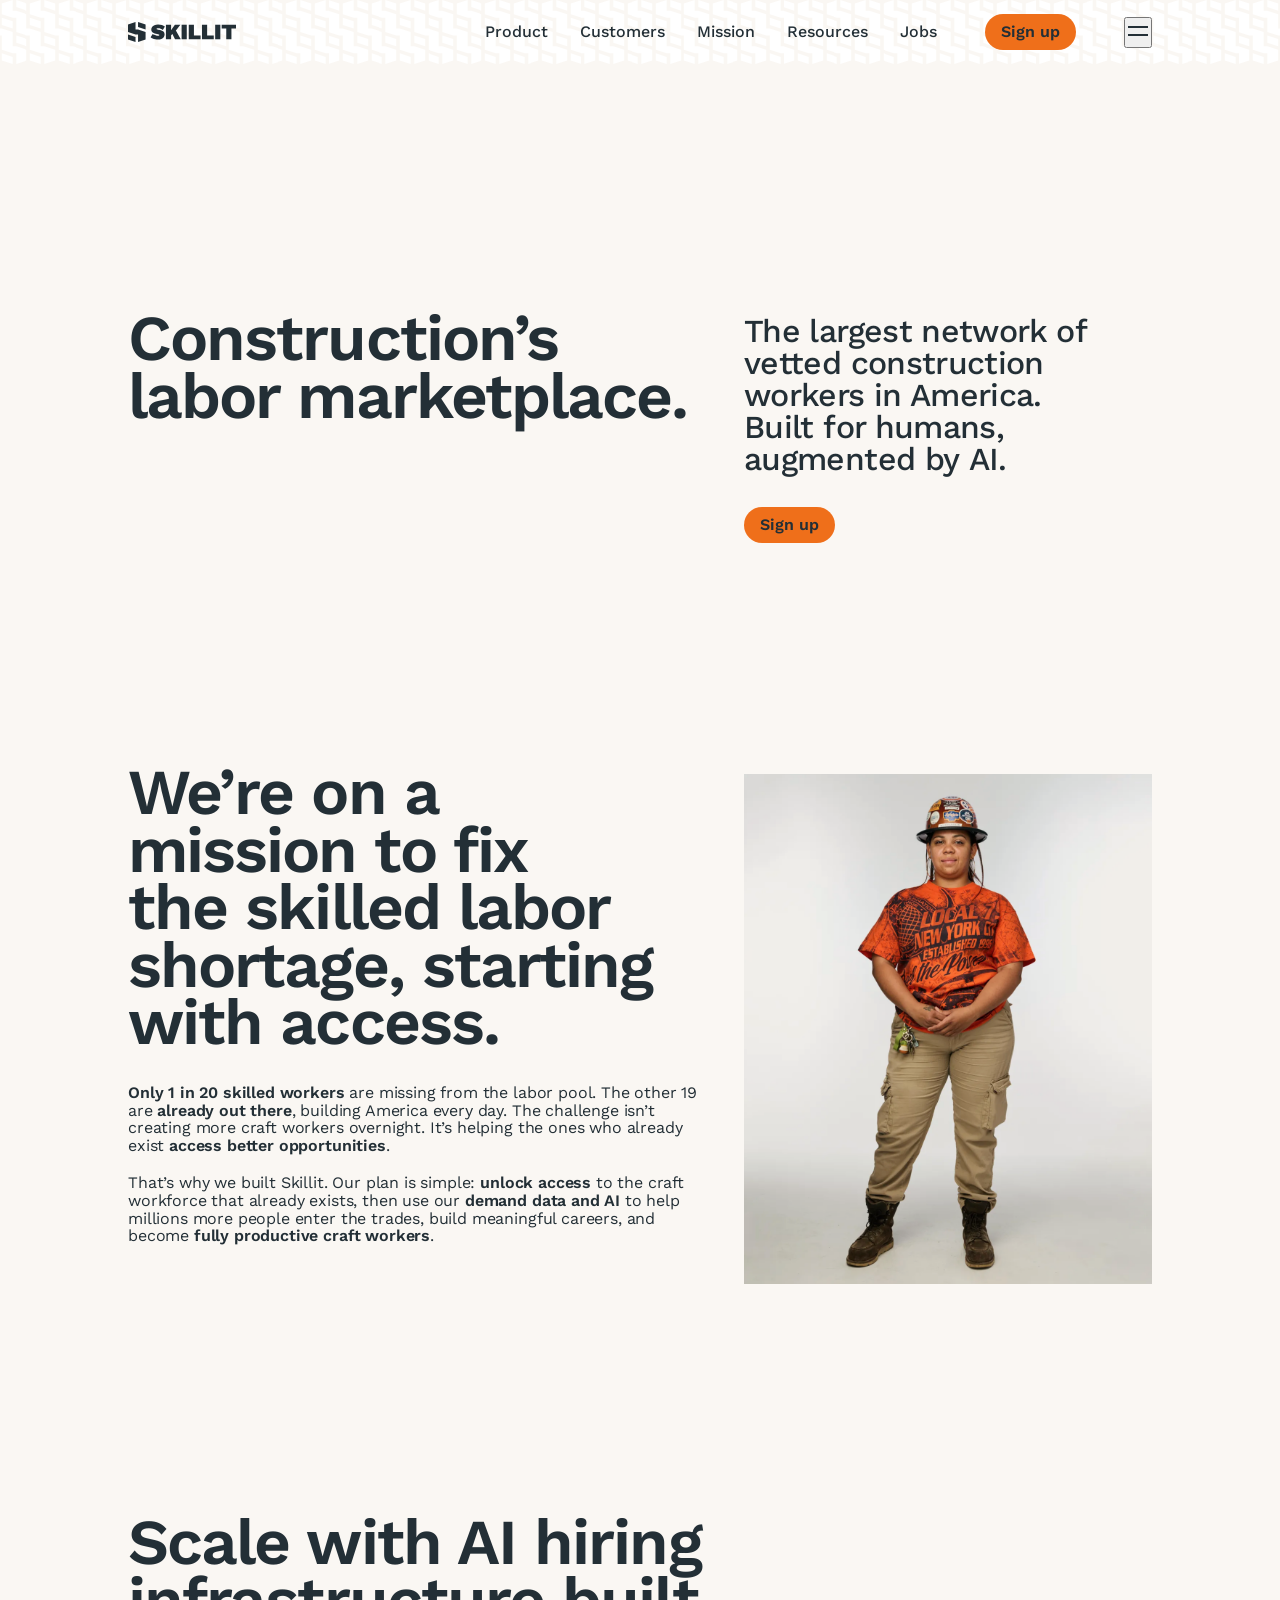
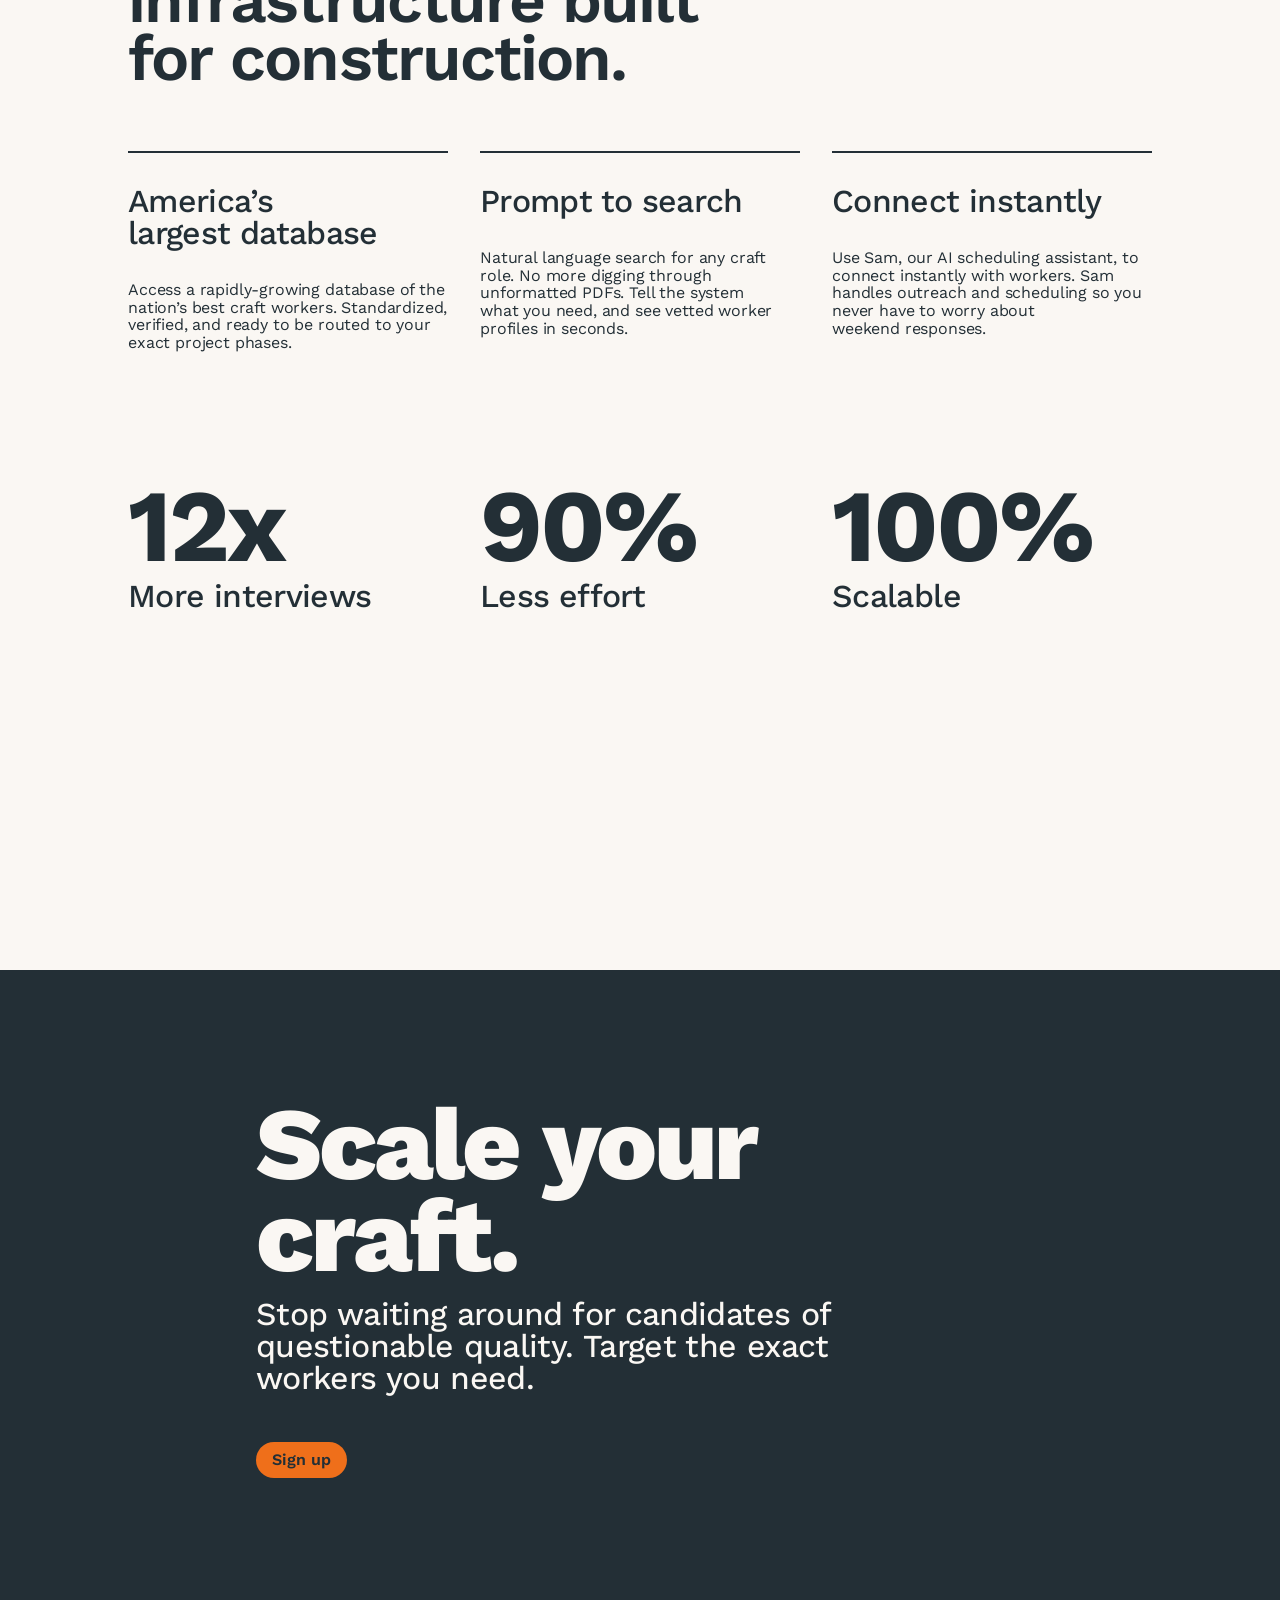
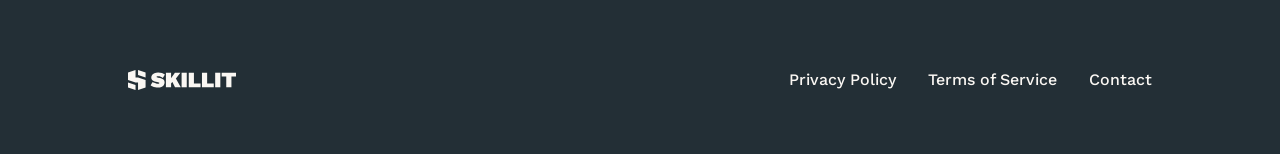
==== examples/index.html @ f7e22709 "chore: clean up temporary python build scripts from root directory" ====
<!DOCTYPE html>
<html lang="en">
<head>
<meta charset="UTF-8">
<meta name="viewport" content="width=device-width, initial-scale=1.0">
<title>Skillit Brand Design System — Sample</title>
<link rel="preconnect" href="https://fonts.googleapis.com">
<link rel="preconnect" href="https://fonts.gstatic.com" crossorigin>
<link href="https://fonts.googleapis.com/css2?family=Work+Sans:wght@400..900&display=swap" rel="stylesheet">
<link rel="stylesheet" href="css/system.css">
</head>
<body>

  <!-- Navigation -->
  <nav class="nav">
    <div class="nav-inner">
      <div class="nav-logo">
        <img src="../assets/logo/lockup.svg" alt="Skillit">
      </div>
      <div class="nav-right">
        <div class="nav-links">
          <a href="#" class="nav-link">Product</a>
          <a href="#" class="nav-link">Customers</a>
          <a href="#" class="nav-link">Mission</a>
          <a href="#" class="nav-link">Resources</a>
          <a href="#" class="nav-link">Jobs</a>
        </div>
        <a href="#" class="btn-primary nav-cta">Sign up</a>
        <button class="nav-menu-btn" aria-label="Open menu">
          <img src="../assets/icons/menu.svg" alt="Menu">
        </button>
      </div>
    </div>
  </nav>

  <!-- Main Content -->
  <main class="container">
    
    <!-- Hero Section -->
    <div class="row" style="margin-top: var(--space-128);">
      <div class="col-7">
        <h1 class="text-64 trim-top" style="max-width: 14ch;">Construction’s labor marketplace.</h1>
      </div>
      <div class="col-5">
        <p class="text-32 trim-top" style="margin-bottom: var(--space-32);">The largest network of vetted construction workers in America. Built for humans, augmented by&nbsp;AI.</p>
        <a href="#" class="btn-primary">Sign up</a>
      </div>
    </div>

    <!-- Mission & Image Grid -->
    <div class="row">
      <div class="col-7">
        <h2 class="text-64 trim-top" style="margin-bottom: var(--space-32);">We’re on a mission to fix the skilled labor shortage, starting with&nbsp;access.</h2>
        <p class="text-16" style="max-width: 60ch;"><strong style="font-weight: 600;">Only 1 in 20 skilled workers</strong> are missing from the labor pool. The other 19 are <strong style="font-weight: 600;">already out there</strong>, building America every day. The challenge isn’t creating more craft workers overnight. It’s helping the ones who already exist <strong style="font-weight: 600;">access better opportunities</strong>.</p>
        <br>
        <p class="text-16" style="max-width: 60ch;">That’s why we built Skillit. Our plan is simple: <strong style="font-weight: 600;">unlock access</strong> to the craft workforce that already exists, then use our <strong style="font-weight: 600;">demand data and AI</strong> to help millions more people enter the trades, build meaningful careers, and become <strong style="font-weight: 600;">fully productive craft&nbsp;workers</strong>.</p>
      </div>
      <div class="col-5 photo-container">
        <img src="../assets/images/Ivy.png" alt="Craft worker">
      </div>
    </div>

    <!-- Platform Features -->
    <div style="margin-bottom: var(--space-64);">
      <h2 class="text-64" style="max-width: 18ch;">Scale with AI hiring infrastructure built for&nbsp;construction.</h2>
    </div>
    <div class="row" style="margin-bottom: var(--space-128);">
      <div class="col-4 feature-block">
        <h3 class="text-32">America’s largest database</h3>
        <p class="text-16">Access a rapidly-growing database of the nation’s best craft workers. Standardized, verified, and ready to be routed to your exact project&nbsp;phases.</p>
      </div>
      <div class="col-4 feature-block">
        <h3 class="text-32">Prompt to search</h3>
        <p class="text-16">Natural language search for any craft role. No more digging through unformatted PDFs. Tell the system what you need, and see vetted worker profiles in&nbsp;seconds.</p>
      </div>
      <div class="col-4 feature-block">
        <h3 class="text-32">Connect instantly</h3>
        <p class="text-16">Use Sam, our AI scheduling assistant, to connect instantly with workers. Sam handles outreach and scheduling so you never have to worry about weekend&nbsp;responses.</p>
      </div>
    </div>

    <!-- Stats -->
    <div class="row">
      <div class="col-4" style="display: flex; flex-direction: column; gap: var(--space-8);">
        <span class="text-128">12x</span>
        <span class="text-32">More&nbsp;interviews</span>
      </div>
      <div class="col-4" style="display: flex; flex-direction: column; gap: var(--space-8);">
        <span class="text-128">90%</span>
        <span class="text-32">Less&nbsp;effort</span>
      </div>
      <div class="col-4" style="display: flex; flex-direction: column; gap: var(--space-8);">
        <span class="text-128">100%</span>
        <span class="text-32">Scalable</span>
      </div>
    </div>

  </main>

  <!-- Inverted Surface Block (Call to Action) -->
  <section class="surface-inverted">
    <div style="max-width: 1440px; margin: 0 auto; padding: 0 var(--space-128); display: flex; flex-direction: column;">
      <h2 class="text-128" style="max-width: 14ch; margin-bottom: var(--space-16);">Scale your craft.</h2>
      <p class="text-32" style="max-width: 30ch; margin-bottom: var(--space-48);">Stop waiting around for candidates of questionable quality. Target the exact workers you need.</p>
      <div>
        <a href="#" class="btn-primary">Sign up</a>
      </div>
    </div>
  </section>

  <!-- Footer -->
  <footer class="footer surface-inverted" style="padding: 0;">
    <div class="footer-inner">
      <div class="nav-logo">
        <img src="../assets/logo/lockup-notebook.svg" alt="Skillit" style="height: 20px;">
      </div>
      <div class="footer-links">
        <a href="#" class="nav-link">Privacy Policy</a>
        <a href="#" class="nav-link">Terms of Service</a>
        <a href="#" class="nav-link">Contact</a>
      </div>
    </div>
  </footer>

</body>
</html>
---- examples/css/system.css ----
:root {
    /* Colors */
    --color-bg: #FAF7F3;       /* Notebook */
    --color-surface: #FFFFFF;  /* Plaster */
    --color-fg: #232F36;       /* Graphite */
    --color-primary: #EF6F1A;  /* Cord */

    /* Spacing (Fluid Architectural Scaling) */
    --space-8: 8px;
    --space-16: 16px;
    --space-32: 32px;
    --space-48: 48px;
    --space-64: clamp(32px, 5vw, 64px);
    --space-96: clamp(48px, 7vw, 96px);
    --space-128: clamp(48px, 10vw, 128px);
    --space-256: clamp(96px, 18vw, 256px);

    /* Fonts */
    --font-primary: 'Work Sans', sans-serif;
  }

  /* Global Reset & Base */
  * { box-sizing: border-box; margin: 0; padding: 0; }
  body {
    background-color: var(--color-bg);
    color: var(--color-fg);
    font-family: var(--font-primary);
    line-height: 1.25;
    -webkit-font-smoothing: antialiased;
  }
  
  /* Typography Hierarchy (Factor of 2) */
  .text-256 { font-size: 256px; font-weight: 800; line-height: 0.80; letter-spacing: -0.04em; }
  .text-128 { font-size: clamp(64px, 8vw, 128px); font-weight: 700; line-height: 0.90; letter-spacing: -0.03em; }
  .text-64  { font-size: clamp(40px, 5vw, 64px); font-weight: 600; line-height: 0.90; letter-spacing: -0.03em; }
  .text-32  { font-size: clamp(24px, 3vw, 32px); font-weight: 500; line-height: 1.00; letter-spacing: -0.02em; }
  .text-16  { font-size: 16px; font-weight: 400; line-height: 1.10; letter-spacing: -0.01em; }
  
  p { text-wrap: pretty; }
  h1, h2, h3 { text-wrap: balance; }

  /* Optical Alignment Utilities */
  .trim-top {
    /* Removes the internal leading above the cap height for Work Sans */
    margin-top: -0.15em; 
  }
  .btn-optical {
    /* Aligns the button by the text cap height, not the padding bubble */
    margin-top: calc(-1 * var(--space-8));
  }


  /* Navigation */
  .nav {
    background-color: var(--color-bg);
    background-image: url("../../assets/logo/pattern.svg");
    background-repeat: repeat-x;
    background-size: auto 100%;
  }
  
  .nav-inner {
    max-width: 1440px;
    margin: 0 auto;
    padding: 0 var(--space-128);
    height: 64px; 
    display: flex;
    align-items: center;
    justify-content: space-between;
  }
  
  .nav-logo img {
    height: 20px; /* Scaled down to match Anthropic */
    display: block;
  }

  .nav-right {
    display: flex;
    align-items: center;
    gap: var(--space-48);
  }

  .nav-links { 
    display: flex; 
    gap: var(--space-32); 
    align-items: center; 
  }

  .nav-link {
    font-size: 16px; 
    font-weight: 500; 
    color: var(--color-fg); 
    text-decoration: none;
  }
  
  .nav-link:hover { color: var(--color-primary); }

  /* Buttons */
  .btn-primary {
    background-color: var(--color-primary);
    color: var(--color-fg); /* Graphite text on Cord */
    font-family: inherit; font-size: 16px; font-weight: 600;
    padding: var(--space-8) var(--space-16); /* 8px/16px padding */
    border: none; border-radius: 100px;
    cursor: pointer; display: inline-block; text-decoration: none;
  }
  .btn-primary:hover { opacity: 0.9; }
  .btn-primary:focus-visible { outline: 2px solid var(--color-fg); outline-offset: 2px; }

  /* Layout Container */
  .container { max-width: 1440px; margin: 0 auto; padding: var(--space-128); }
  
  

  

  
  /* Unified 12-Column Grid */
  .row {
    display: grid;
    grid-template-columns: repeat(12, 1fr);
    gap: var(--space-32);
    align-items: start;
    margin-bottom: var(--space-256);
  }
  
  .col-4 { grid-column: span 4; }
  .col-5 { grid-column: span 5; }
  .col-6 { grid-column: span 6; }
  .col-7 { grid-column: span 7; }
  .col-8 { grid-column: span 8; }
  .col-12 { grid-column: span 12; }

  /* Logo Responsiveness */
  .logo-mobile { display: none; }

  /* Tablet Scaling (Medium Viewports) */
  @media (max-width: 1024px) {
    .nav-links { display: none; }
    .nav-cta { display: none; }
    .nav-menu-btn { display: block; }
    
    .row {
      grid-template-columns: 1fr;
      gap: var(--space-64);
      margin-bottom: var(--space-128) !important;
    }
    [class*="col-"] {
      grid-column: span 1;
    }
    .grid-3 {
      grid-template-columns: 1fr;
      gap: var(--space-64);
    }
  }

  /* Mobile Scaling */
  @media (max-width: 768px) {
    
    /* Generous Mobile Margins */
    .nav-inner { padding: 0 var(--space-48); height: auto; padding-top: 16px; padding-bottom: 16px; flex-wrap: wrap; gap: 16px; }
    .container { padding: var(--space-64) var(--space-48); }
    .surface-inverted { padding: var(--space-64) var(--space-48); }
    .footer-inner { padding: var(--space-64) var(--space-48); flex-direction: column; align-items: flex-start; gap: var(--space-32); }
    
    /* Mobile Nav Handled in 1024px breakpoint */
    
    /* Logo Swap Rule */
    .logo-desktop { display: none !important; }
    .logo-mobile { display: block !important; height: 32px; }
  }

  

  .feature-block {
    display: flex;
    flex-direction: column;
    gap: var(--space-32);
    border-top: 2px solid var(--color-fg);
    padding-top: var(--space-32);
  }

  .photo-container {
    width: 100%;
  }
  .photo-container img {
    width: 100%;
    display: block;
    object-fit: cover;
    mix-blend-mode: multiply;
  }

  /* Inverted Surface */
  .surface-inverted {
    background-color: var(--color-fg);
    color: var(--color-bg);
    padding: var(--space-128);
  }
  .surface-inverted .text-128 { font-weight: 800; }
  .surface-inverted .text-64 { font-weight: 570; } /* 600 base - 30 */
  .surface-inverted .text-32 { font-weight: 470; } /* 500 base - 30 */
  .surface-inverted .text-16 { font-weight: 370; } /* 400 base - 30 */
  .surface-inverted .btn-primary { 
    background-color: var(--color-primary); 
    color: var(--color-fg); 
    font-weight: 600; 
  }
  
  /* Footer */
  .footer {
    background-color: var(--color-fg);
    color: var(--color-bg);
  }
  .footer .nav-link {
    color: var(--color-bg);
  }
  .footer .nav-link:hover {
    color: var(--color-primary);
  }
  .footer-inner {
    max-width: 1440px;
    margin: 0 auto;
    padding: var(--space-64) var(--space-128);
    display: flex;
    justify-content: space-between;
    align-items: center;
  }
  .footer-links {
    display: flex; gap: var(--space-32);
  }
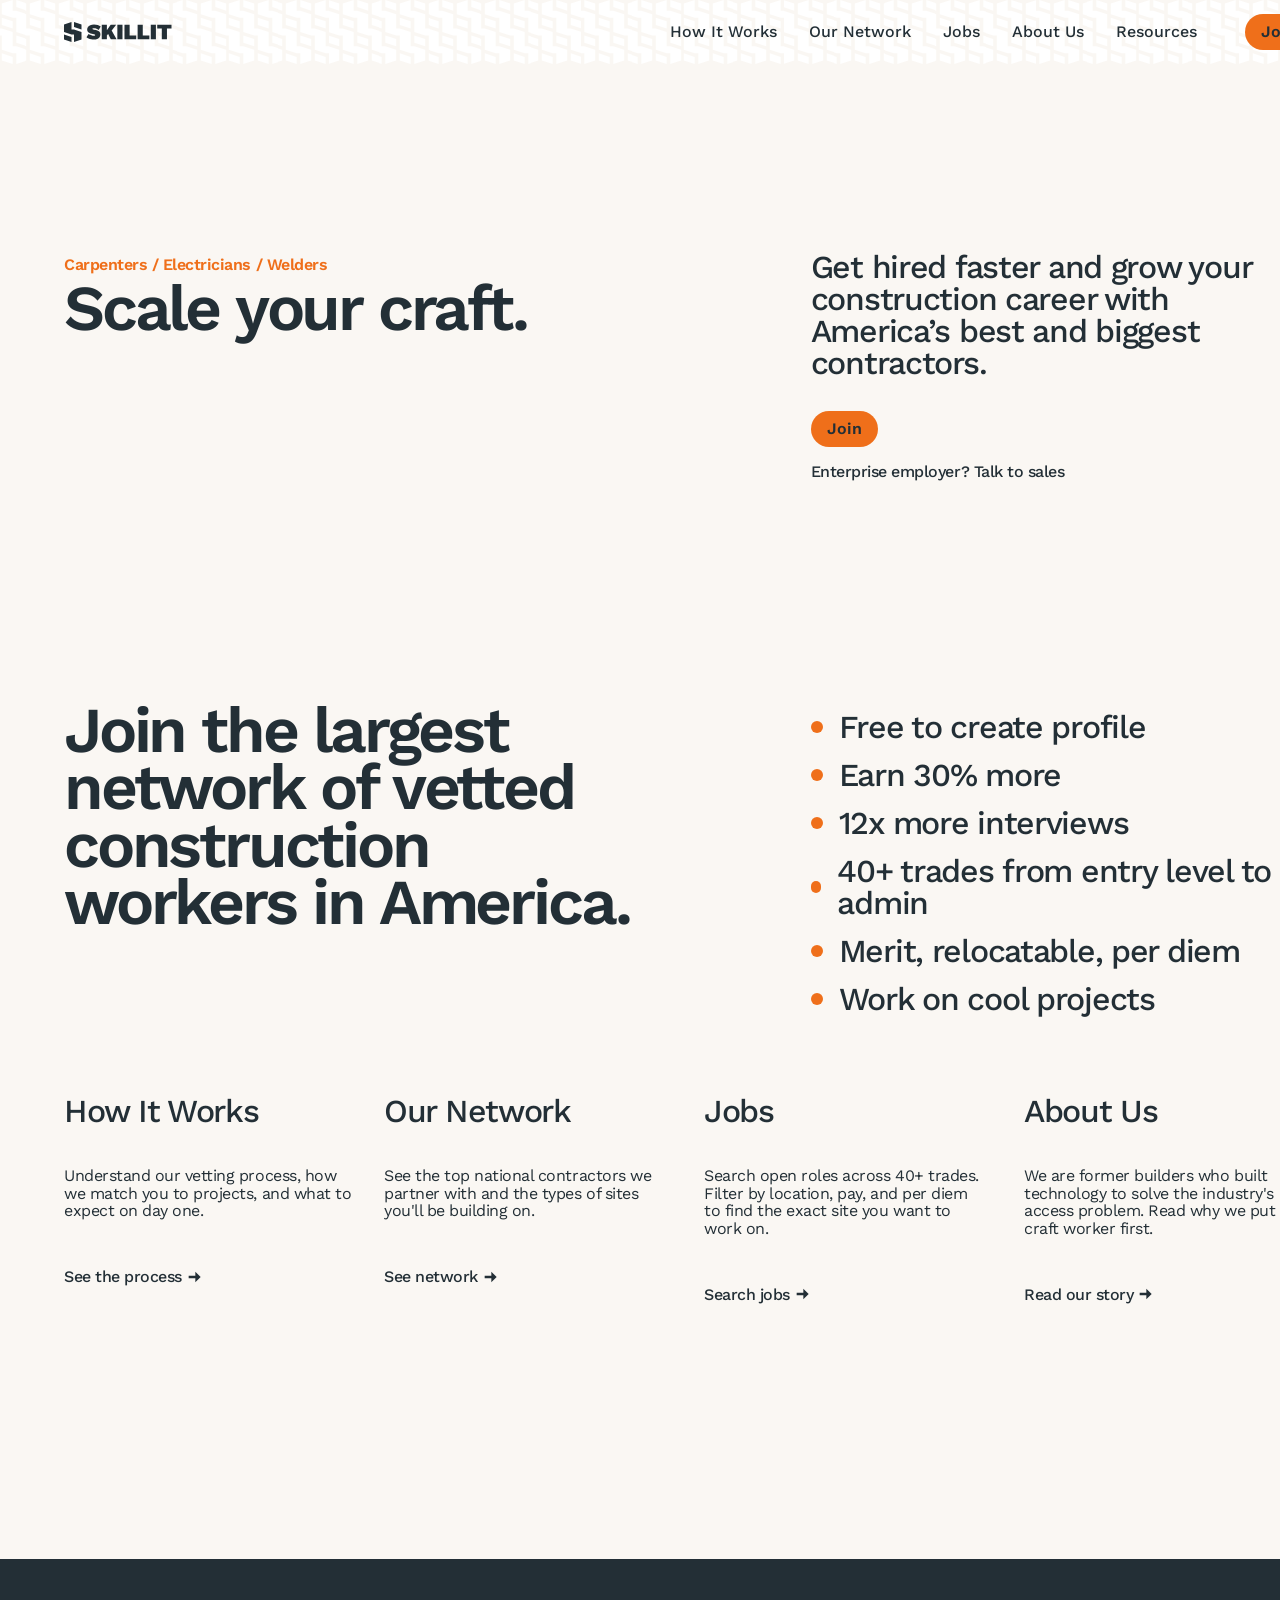
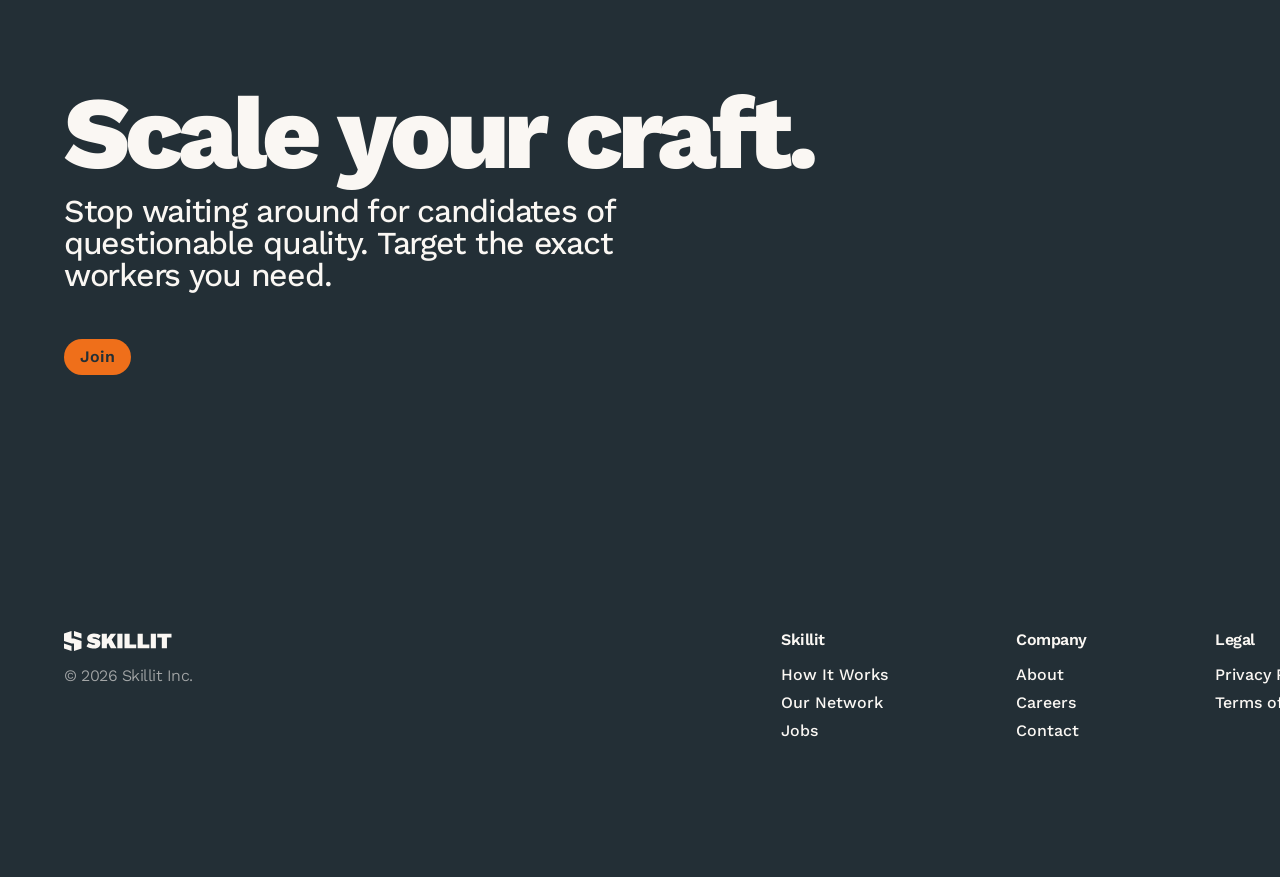
==== commit ed82330b: "feat(bds): finalize phase I structural components, iconography, and layout math" ====
--- a/examples/index.html
+++ b/examples/index.html
@@ -1,126 +1,337 @@
-<!DOCTYPE html>
+<!doctype html>
 <html lang="en">
-<head>
-<meta charset="UTF-8">
-<meta name="viewport" content="width=device-width, initial-scale=1.0">
-<title>Skillit Brand Design System — Sample</title>
-<link rel="preconnect" href="https://fonts.googleapis.com">
-<link rel="preconnect" href="https://fonts.gstatic.com" crossorigin>
-<link href="https://fonts.googleapis.com/css2?family=Work+Sans:wght@400..900&display=swap" rel="stylesheet">
-<link rel="stylesheet" href="css/system.css">
-</head>
-<body>
-
-  <!-- Navigation -->
-  <nav class="nav">
-    <div class="nav-inner">
-      <div class="nav-logo">
-        <img src="../assets/logo/lockup.svg" alt="Skillit">
-      </div>
-      <div class="nav-right">
-        <div class="nav-links">
-          <a href="#" class="nav-link">Product</a>
-          <a href="#" class="nav-link">Customers</a>
-          <a href="#" class="nav-link">Mission</a>
-          <a href="#" class="nav-link">Resources</a>
-          <a href="#" class="nav-link">Jobs</a>
-        </div>
-        <a href="#" class="btn-primary nav-cta">Sign up</a>
-        <button class="nav-menu-btn" aria-label="Open menu">
-          <img src="../assets/icons/menu.svg" alt="Menu">
-        </button>
-      </div>
-    </div>
-  </nav>
-
-  <!-- Main Content -->
-  <main class="container">
-    
-    <!-- Hero Section -->
-    <div class="row" style="margin-top: var(--space-128);">
-      <div class="col-7">
-        <h1 class="text-64 trim-top" style="max-width: 14ch;">Construction’s labor marketplace.</h1>
-      </div>
-      <div class="col-5">
-        <p class="text-32 trim-top" style="margin-bottom: var(--space-32);">The largest network of vetted construction workers in America. Built for humans, augmented by&nbsp;AI.</p>
-        <a href="#" class="btn-primary">Sign up</a>
-      </div>
-    </div>
-
-    <!-- Mission & Image Grid -->
-    <div class="row">
-      <div class="col-7">
-        <h2 class="text-64 trim-top" style="margin-bottom: var(--space-32);">We’re on a mission to fix the skilled labor shortage, starting with&nbsp;access.</h2>
-        <p class="text-16" style="max-width: 60ch;"><strong style="font-weight: 600;">Only 1 in 20 skilled workers</strong> are missing from the labor pool. The other 19 are <strong style="font-weight: 600;">already out there</strong>, building America every day. The challenge isn’t creating more craft workers overnight. It’s helping the ones who already exist <strong style="font-weight: 600;">access better opportunities</strong>.</p>
-        <br>
-        <p class="text-16" style="max-width: 60ch;">That’s why we built Skillit. Our plan is simple: <strong style="font-weight: 600;">unlock access</strong> to the craft workforce that already exists, then use our <strong style="font-weight: 600;">demand data and AI</strong> to help millions more people enter the trades, build meaningful careers, and become <strong style="font-weight: 600;">fully productive craft&nbsp;workers</strong>.</p>
-      </div>
-      <div class="col-5 photo-container">
-        <img src="../assets/images/Ivy.png" alt="Craft worker">
-      </div>
-    </div>
-
-    <!-- Platform Features -->
-    <div style="margin-bottom: var(--space-64);">
-      <h2 class="text-64" style="max-width: 18ch;">Scale with AI hiring infrastructure built for&nbsp;construction.</h2>
-    </div>
-    <div class="row" style="margin-bottom: var(--space-128);">
-      <div class="col-4 feature-block">
-        <h3 class="text-32">America’s largest database</h3>
-        <p class="text-16">Access a rapidly-growing database of the nation’s best craft workers. Standardized, verified, and ready to be routed to your exact project&nbsp;phases.</p>
-      </div>
-      <div class="col-4 feature-block">
-        <h3 class="text-32">Prompt to search</h3>
-        <p class="text-16">Natural language search for any craft role. No more digging through unformatted PDFs. Tell the system what you need, and see vetted worker profiles in&nbsp;seconds.</p>
-      </div>
-      <div class="col-4 feature-block">
-        <h3 class="text-32">Connect instantly</h3>
-        <p class="text-16">Use Sam, our AI scheduling assistant, to connect instantly with workers. Sam handles outreach and scheduling so you never have to worry about weekend&nbsp;responses.</p>
-      </div>
-    </div>
-
-    <!-- Stats -->
-    <div class="row">
-      <div class="col-4" style="display: flex; flex-direction: column; gap: var(--space-8);">
-        <span class="text-128">12x</span>
-        <span class="text-32">More&nbsp;interviews</span>
-      </div>
-      <div class="col-4" style="display: flex; flex-direction: column; gap: var(--space-8);">
-        <span class="text-128">90%</span>
-        <span class="text-32">Less&nbsp;effort</span>
-      </div>
-      <div class="col-4" style="display: flex; flex-direction: column; gap: var(--space-8);">
-        <span class="text-128">100%</span>
-        <span class="text-32">Scalable</span>
-      </div>
-    </div>
-
-  </main>
-
-  <!-- Inverted Surface Block (Call to Action) -->
-  <section class="surface-inverted">
-    <div style="max-width: 1440px; margin: 0 auto; padding: 0 var(--space-128); display: flex; flex-direction: column;">
-      <h2 class="text-128" style="max-width: 14ch; margin-bottom: var(--space-16);">Scale your craft.</h2>
-      <p class="text-32" style="max-width: 30ch; margin-bottom: var(--space-48);">Stop waiting around for candidates of questionable quality. Target the exact workers you need.</p>
-      <div>
-        <a href="#" class="btn-primary">Sign up</a>
-      </div>
-    </div>
-  </section>
-
-  <!-- Footer -->
-  <footer class="footer surface-inverted" style="padding: 0;">
-    <div class="footer-inner">
-      <div class="nav-logo">
-        <img src="../assets/logo/lockup-notebook.svg" alt="Skillit" style="height: 20px;">
-      </div>
-      <div class="footer-links">
-        <a href="#" class="nav-link">Privacy Policy</a>
-        <a href="#" class="nav-link">Terms of Service</a>
-        <a href="#" class="nav-link">Contact</a>
-      </div>
-    </div>
-  </footer>
-
-</body>
+  <head>
+    <meta charset="UTF-8" />
+    <meta name="viewport" content="width=device-width, initial-scale=1.0" />
+    <title>Skillit Brand Design System — Sample</title>
+    <link rel="preconnect" href="https://fonts.googleapis.com" />
+    <link rel="preconnect" href="https://fonts.gstatic.com" crossorigin />
+    <link
+      href="https://fonts.googleapis.com/css2?family=Work+Sans:wght@400..900&display=swap"
+      rel="stylesheet"
+    />
+    <link rel="stylesheet" href="css/system.css" />
+  </head>
+  <body>
+    <!-- Navigation -->
+    <nav class="nav">
+      <div class="nav-inner">
+        <div class="nav-logo">
+          <svg class="logo-desktop" style="height: 20px; width: auto;" viewBox="0 0 43 8" fill="none" xmlns="http://www.w3.org/2000/svg"><path d="M3 8L0 7V5L3 6V8ZM3 3H4L7 4V7L4 8V5H3L0 4V1L3 0V3ZM7 1V3L4 2V0L7 1Z" fill="currentColor"/><path d="M12.0113 1C12.5706 1 13.071 1.07059 13.5125 1.21176C13.9599 1.34706 14.3544 1.55294 14.6958 1.82941L13.8657 3.15294C13.589 2.95882 13.2976 2.80294 12.9915 2.68529C12.6912 2.56765 12.3645 2.50882 12.0113 2.50882C11.8582 2.50882 11.7346 2.52059 11.6404 2.54412C11.5521 2.56765 11.4873 2.6 11.4461 2.64118C11.4108 2.68235 11.3931 2.72941 11.3931 2.78235C11.3931 2.85294 11.4461 2.90588 11.5521 2.94118C11.6639 2.97647 11.8023 3.01471 11.9671 3.05588L12.7707 3.24118C13.3653 3.37647 13.8128 3.57647 14.113 3.84118C14.4191 4.10588 14.5722 4.47353 14.5722 4.94412C14.5722 5.41471 14.4574 5.80294 14.2278 6.10882C13.9982 6.40882 13.6862 6.63235 13.2917 6.77941C12.9032 6.92647 12.4616 7 11.9671 7C11.5962 7 11.2253 6.96765 10.8545 6.90294C10.4836 6.83235 10.1392 6.73235 9.82126 6.60294C9.50335 6.46765 9.2296 6.30588 9 6.11765L9.81243 4.76765C9.98316 4.90294 10.1892 5.02647 10.4306 5.13824C10.672 5.24412 10.9222 5.32941 11.1812 5.39412C11.4402 5.45882 11.6816 5.49118 11.9053 5.49118C12.0466 5.49118 12.1585 5.47941 12.2409 5.45588C12.3233 5.43235 12.3792 5.40294 12.4087 5.36765C12.444 5.32647 12.4616 5.27941 12.4616 5.22647C12.4616 5.14412 12.4263 5.08235 12.3557 5.04118C12.2909 5 12.1702 4.95882 11.9936 4.91765L11.1105 4.72353C10.7985 4.65294 10.5012 4.55882 10.2186 4.44118C9.93606 4.32353 9.70646 4.15294 9.52984 3.92941C9.35323 3.7 9.26492 3.39118 9.26492 3.00294C9.26492 2.60294 9.37089 2.25294 9.58283 1.95294C9.80065 1.65294 10.1127 1.42059 10.5189 1.25588C10.931 1.08529 11.4285 1 12.0113 1Z" fill="currentColor"/><path d="M20.8635 1.08824L18.0024 4.80294L17.9141 4.35294L16.6336 6.1L16.1568 4.67941L18.6735 1.08824H20.8635ZM17.1546 1.08824V6.91176H15.0971V1.08824H17.1546ZM18.7795 2.86176L21.0225 6.91176H18.7177L17.2694 4L18.7795 2.86176Z" fill="currentColor"/><path d="M23.3962 1.08824V6.91176H21.3386V1.08824H23.3962Z" fill="currentColor"/><path d="M26.2486 5.40294H28.889V6.91176H24.191V1.08824H26.2486V5.40294Z" fill="currentColor"/><path d="M31.507 5.40294H34.1474V6.91176H29.4494V1.08824H31.507V5.40294Z" fill="currentColor"/><path d="M36.7654 1.08824V6.91176H34.7079V1.08824H36.7654Z" fill="currentColor"/><path d="M43 1.08824V2.59706H41.1809V6.91176H39.1233V2.59706H37.2953V1.08824H43Z" fill="currentColor"/></svg>
+          <svg class="logo-mark" style="height: 24px; width: auto;" viewBox="0 0 7 8" fill="none" xmlns="http://www.w3.org/2000/svg"><path d="M3 8L0 7V5L3 6V8ZM3 3H4L7 4V7L4 8V5H3L0 4V1L3 0V3ZM7 1V3L4 2V0L7 1Z" fill="currentColor"/></svg>
+        </div>
+        <div class="nav-right">
+          <div class="nav-links">
+            <a href="#" class="nav-link">How It Works</a>
+            <a href="#" class="nav-link">Our Network</a>
+            <a href="#" class="nav-link">Jobs</a>
+            <a href="#" class="nav-link">About Us</a>
+            <a href="#" class="nav-link">Resources</a>
+          </div>
+          <a href="#" class="btn-primary nav-cta">Join</a>
+          <button class="nav-menu-btn" aria-label="Open menu">
+            <svg class="icon-menu" width="24" height="24" viewBox="0 0 24 24" fill="currentColor" xmlns="http://www.w3.org/2000/svg"><rect x="2" y="4" width="20" height="4"/><rect x="2" y="10" width="20" height="4"/><rect x="2" y="16" width="20" height="4"/></svg>
+            <svg class="icon-close" width="24" height="24" viewBox="0 0 24 24" fill="currentColor" xmlns="http://www.w3.org/2000/svg"><polygon points="4,2 12,10 20,2 22,4 14,12 22,20 20,22 12,14 4,22 2,20 10,12 2,4"/></svg>
+          </button>
+        </div>
+      </div>
+      <div class="mobile-dropdown">
+        <a href="#" class="nav-link">How It Works</a>
+        <a href="#" class="nav-link">Our Network</a>
+        <a href="#" class="nav-link">Jobs</a>
+        <a href="#" class="nav-link">About Us</a>
+        <a href="#" class="nav-link">Resources</a>
+      </div>
+    </nav>
+
+    <!-- Main Content -->
+    <main class="container">
+      <!-- Hero Section -->
+      <div class="row" style="margin-top: var(--space-64)">
+        <div class="col-7">
+          <span
+            class="text-16"
+            style="
+              display: block;
+              margin-bottom: var(--space-16);
+              font-weight: 600;
+              color: var(--color-primary);
+            "
+            >Carpenters / Electricians / Welders</span
+          >
+          <h1 class="text-64 trim-top" style="max-width: 14ch">
+            Scale your craft.
+          </h1>
+        </div>
+        <div class="col-5">
+          <p class="text-32 trim-top" style="margin-bottom: var(--space-32)">
+            Get hired faster and grow your construction career with America’s
+            best and biggest contractors.
+          </p>
+          <div
+            style="
+              display: flex;
+              flex-direction: column;
+              align-items: flex-start;
+              gap: var(--space-16);
+            "
+          >
+            <a href="#" class="btn-primary">Join</a>
+            <a href="#" class="nav-link text-16"
+              >Enterprise employer? Talk to sales</a
+            >
+          </div>
+        </div>
+      </div>
+
+      <!-- Section 2: Join the Network -->
+      <div
+        class="row"
+        style="margin-top: var(--space-128); margin-bottom: var(--space-64)"
+      >
+        <div class="col-7">
+          <h2
+            class="text-64 trim-top"
+            style="max-width: 16ch; margin-bottom: var(--space-32)"
+          >
+            Join the largest network of vetted construction workers in America.
+          </h2>
+        </div>
+        <div class="col-5">
+          <ul
+            style="
+              list-style: none;
+              padding: 0;
+              display: flex;
+              flex-direction: column;
+              gap: var(--space-16);
+            "
+          >
+            <li
+              class="text-32"
+              style="display: flex; align-items: center; gap: var(--space-16)"
+            >
+              <div
+                style="
+                  width: 12px;
+                  height: 12px;
+                  border-radius: 9999px;
+                  background: var(--color-primary);
+                "
+              ></div>
+              Free to create profile
+            </li>
+            <li
+              class="text-32"
+              style="display: flex; align-items: center; gap: var(--space-16)"
+            >
+              <div
+                style="
+                  width: 12px;
+                  height: 12px;
+                  border-radius: 9999px;
+                  background: var(--color-primary);
+                "
+              ></div>
+              Earn 30% more
+            </li>
+            <li
+              class="text-32"
+              style="display: flex; align-items: center; gap: var(--space-16)"
+            >
+              <div
+                style="
+                  width: 12px;
+                  height: 12px;
+                  border-radius: 9999px;
+                  background: var(--color-primary);
+                "
+              ></div>
+              12x more interviews
+            </li>
+            <li
+              class="text-32"
+              style="display: flex; align-items: center; gap: var(--space-16)"
+            >
+              <div
+                style="
+                  width: 12px;
+                  height: 12px;
+                  border-radius: 9999px;
+                  background: var(--color-primary);
+                "
+              ></div>
+              40+ trades from entry level to admin
+            </li>
+            <li
+              class="text-32"
+              style="display: flex; align-items: center; gap: var(--space-16)"
+            >
+              <div
+                style="
+                  width: 12px;
+                  height: 12px;
+                  border-radius: 9999px;
+                  background: var(--color-primary);
+                "
+              ></div>
+              Merit, relocatable, per diem
+            </li>
+            <li
+              class="text-32"
+              style="display: flex; align-items: center; gap: var(--space-16)"
+            >
+              <div
+                style="
+                  width: 12px;
+                  height: 12px;
+                  border-radius: 9999px;
+                  background: var(--color-primary);
+                "
+              ></div>
+              Work on cool projects
+            </li>
+          </ul>
+        </div>
+      </div>
+
+      <!-- Section 3: Social Proof -->
+      <div class="row" style="margin-bottom: var(--space-128)">
+        <div class="col-3 feature-block" style="padding-top: var(--space-16);">
+          <h3 class="text-32" style="margin-bottom: var(--space-8)">
+            How It Works
+          </h3>
+          <p class="text-16" style="margin-bottom: var(--space-16)">
+            Understand our vetting process, how we match you to projects, and what to expect on day one.
+          </p>
+          <a href="#" class="nav-link text-16" style="display: flex; align-items: center; gap: 4px;">
+            See the process
+            <svg width="24" height="24" viewBox="0 0 24 24" fill="currentColor" style="height: 16px; width: auto;"><polygon points="4,10 14,10 14,4 22,12 14,20 14,14 4,14"/></svg>
+          </a>
+        </div>
+        
+        <div class="col-3 feature-block" style="padding-top: var(--space-16);">
+          <h3 class="text-32" style="margin-bottom: var(--space-8)">
+            Our Network
+          </h3>
+          <p class="text-16" style="margin-bottom: var(--space-16)">
+            See the top national contractors we partner with and the types of sites you'll be building on.
+          </p>
+          <a href="#" class="nav-link text-16" style="display: flex; align-items: center; gap: 4px;">
+            See network
+            <svg width="24" height="24" viewBox="0 0 24 24" fill="currentColor" style="height: 16px; width: auto;"><polygon points="4,10 14,10 14,4 22,12 14,20 14,14 4,14"/></svg>
+          </a>
+        </div>
+        
+        <div class="col-3 feature-block" style="padding-top: var(--space-16);">
+          <h3 class="text-32" style="margin-bottom: var(--space-8)">
+            Jobs
+          </h3>
+          <p class="text-16" style="margin-bottom: var(--space-16)">
+            Search open roles across 40+ trades. Filter by location, pay, and per diem to find the exact site you want to work on.
+          </p>
+          <a href="#" class="nav-link text-16" style="display: flex; align-items: center; gap: 4px;">
+            Search jobs
+            <svg width="24" height="24" viewBox="0 0 24 24" fill="currentColor" style="height: 16px; width: auto;"><polygon points="4,10 14,10 14,4 22,12 14,20 14,14 4,14"/></svg>
+          </a>
+        </div>
+        
+        <div class="col-3 feature-block" style="padding-top: var(--space-16);">
+          <h3 class="text-32" style="margin-bottom: var(--space-8)">
+            About Us
+          </h3>
+          <p class="text-16" style="margin-bottom: var(--space-16)">
+            We are former builders who built technology to solve the industry's access problem. Read why we put the craft worker first.
+          </p>
+          <a href="#" class="nav-link text-16" style="display: flex; align-items: center; gap: 4px;">
+            Read our story
+            <svg width="24" height="24" viewBox="0 0 24 24" fill="currentColor" style="height: 16px; width: auto;"><polygon points="4,10 14,10 14,4 22,12 14,20 14,14 4,14"/></svg>
+          </a>
+        </div>
+      </div>
+    </main>
+
+    <!-- Inverted Surface Block (Call to Action) -->
+    <section class="surface-inverted">
+    <div class="container" style="display: flex; flex-direction: column; align-items: flex-start;">
+        <h2
+          class="text-128"
+          style="max-width: 14ch; margin-bottom: var(--space-16)"
+        >
+          Scale your craft.
+        </h2>
+        <p
+          class="text-32"
+          style="max-width: 30ch; margin-bottom: var(--space-48)"
+        >
+          Stop waiting around for candidates of questionable quality. Target the
+          exact workers you need.
+        </p>
+        <div>
+          <a href="#" class="btn-primary">Join</a>
+        </div>
+      </div>
+    </section>
+
+    <!-- Footer -->
+    <footer class="footer surface-inverted">
+      <div class="footer-inner">
+        <div class="footer-brand">
+          <div class="nav-logo">
+            <svg class="logo-desktop" style="height: 20px; width: auto;" viewBox="0 0 43 8" fill="none" xmlns="http://www.w3.org/2000/svg"><path d="M3 8L0 7V5L3 6V8ZM3 3H4L7 4V7L4 8V5H3L0 4V1L3 0V3ZM7 1V3L4 2V0L7 1Z" fill="currentColor"/><path d="M12.0113 1C12.5706 1 13.071 1.07059 13.5125 1.21176C13.9599 1.34706 14.3544 1.55294 14.6958 1.82941L13.8657 3.15294C13.589 2.95882 13.2976 2.80294 12.9915 2.68529C12.6912 2.56765 12.3645 2.50882 12.0113 2.50882C11.8582 2.50882 11.7346 2.52059 11.6404 2.54412C11.5521 2.56765 11.4873 2.6 11.4461 2.64118C11.4108 2.68235 11.3931 2.72941 11.3931 2.78235C11.3931 2.85294 11.4461 2.90588 11.5521 2.94118C11.6639 2.97647 11.8023 3.01471 11.9671 3.05588L12.7707 3.24118C13.3653 3.37647 13.8128 3.57647 14.113 3.84118C14.4191 4.10588 14.5722 4.47353 14.5722 4.94412C14.5722 5.41471 14.4574 5.80294 14.2278 6.10882C13.9982 6.40882 13.6862 6.63235 13.2917 6.77941C12.9032 6.92647 12.4616 7 11.9671 7C11.5962 7 11.2253 6.96765 10.8545 6.90294C10.4836 6.83235 10.1392 6.73235 9.82126 6.60294C9.50335 6.46765 9.2296 6.30588 9 6.11765L9.81243 4.76765C9.98316 4.90294 10.1892 5.02647 10.4306 5.13824C10.672 5.24412 10.9222 5.32941 11.1812 5.39412C11.4402 5.45882 11.6816 5.49118 11.9053 5.49118C12.0466 5.49118 12.1585 5.47941 12.2409 5.45588C12.3233 5.43235 12.3792 5.40294 12.4087 5.36765C12.444 5.32647 12.4616 5.27941 12.4616 5.22647C12.4616 5.14412 12.4263 5.08235 12.3557 5.04118C12.2909 5 12.1702 4.95882 11.9936 4.91765L11.1105 4.72353C10.7985 4.65294 10.5012 4.55882 10.2186 4.44118C9.93606 4.32353 9.70646 4.15294 9.52984 3.92941C9.35323 3.7 9.26492 3.39118 9.26492 3.00294C9.26492 2.60294 9.37089 2.25294 9.58283 1.95294C9.80065 1.65294 10.1127 1.42059 10.5189 1.25588C10.931 1.08529 11.4285 1 12.0113 1Z" fill="currentColor"/><path d="M20.8635 1.08824L18.0024 4.80294L17.9141 4.35294L16.6336 6.1L16.1568 4.67941L18.6735 1.08824H20.8635ZM17.1546 1.08824V6.91176H15.0971V1.08824H17.1546ZM18.7795 2.86176L21.0225 6.91176H18.7177L17.2694 4L18.7795 2.86176Z" fill="currentColor"/><path d="M23.3962 1.08824V6.91176H21.3386V1.08824H23.3962Z" fill="currentColor"/><path d="M26.2486 5.40294H28.889V6.91176H24.191V1.08824H26.2486V5.40294Z" fill="currentColor"/><path d="M31.507 5.40294H34.1474V6.91176H29.4494V1.08824H31.507V5.40294Z" fill="currentColor"/><path d="M36.7654 1.08824V6.91176H34.7079V1.08824H36.7654Z" fill="currentColor"/><path d="M43 1.08824V2.59706H41.1809V6.91176H39.1233V2.59706H37.2953V1.08824H43Z" fill="currentColor"/></svg>
+            <svg class="logo-mark" style="height: 24px; width: auto;" viewBox="0 0 7 8" fill="none" xmlns="http://www.w3.org/2000/svg"><path d="M3 8L0 7V5L3 6V8ZM3 3H4L7 4V7L4 8V5H3L0 4V1L3 0V3ZM7 1V3L4 2V0L7 1Z" fill="currentColor"/></svg>
+          </div>
+          <div class="footer-copyright text-16">© 2026 Skillit Inc.</div>
+        </div>
+
+        <div class="footer-columns">
+          <div class="footer-col">
+            <h4
+              class="text-16"
+              style="font-weight: 600; margin-bottom: var(--space-16)"
+            >
+              Skillit
+            </h4>
+            <a href="#" class="nav-link">How It Works</a>
+            <a href="#" class="nav-link">Our Network</a>
+            <a href="#" class="nav-link">Jobs</a>
+          </div>
+          <div class="footer-col">
+            <h4
+              class="text-16"
+              style="font-weight: 600; margin-bottom: var(--space-16)"
+            >
+              Company
+            </h4>
+            <a href="#" class="nav-link">About</a>
+            <a href="#" class="nav-link">Careers</a>
+            <a href="#" class="nav-link">Contact</a>
+          </div>
+          <div class="footer-col">
+            <h4
+              class="text-16"
+              style="font-weight: 600; margin-bottom: var(--space-16)"
+            >
+              Legal
+            </h4>
+            <a href="#" class="nav-link">Privacy Policy</a>
+            <a href="#" class="nav-link">Terms of Service</a>
+          </div>
+        </div>
+      </div>
+    </footer>
+
+    <script>
+      document.addEventListener("DOMContentLoaded", () => {
+        const menuBtn = document.querySelector(".nav-menu-btn");
+        const dropdown = document.querySelector(".mobile-dropdown");
+
+        menuBtn.addEventListener("click", () => {
+          const isExpanded = menuBtn.getAttribute("aria-expanded") === "true";
+          menuBtn.setAttribute("aria-expanded", !isExpanded);
+          dropdown.classList.toggle("open");
+        });
+      });
+    </script>
+  </body>
 </html>
--- a/examples/css/system.css
+++ b/examples/css/system.css
@@ -1,9 +1,9 @@
 :root {
     /* Colors */
-    --color-bg: #FAF7F3;       /* Notebook */
+    --color-bg: #FAF7F3;       /* Canvas */
     --color-surface: #FFFFFF;  /* Plaster */
-    --color-fg: #232F36;       /* Graphite */
-    --color-primary: #EF6F1A;  /* Cord */
+    --color-fg: #232F36;       /* Iron */
+    --color-primary: #EF6F1A;  /* Traffic Cone */
 
     /* Spacing (Fluid Architectural Scaling) */
     --space-8: 8px;
@@ -15,6 +15,7 @@
     --space-128: clamp(48px, 10vw, 128px);
     --space-256: clamp(96px, 18vw, 256px);
 
+    /* Layout Margins */
     /* Fonts */
     --font-primary: 'Work Sans', sans-serif;
   }
@@ -27,14 +28,19 @@
     font-family: var(--font-primary);
     line-height: 1.25;
     -webkit-font-smoothing: antialiased;
+    hanging-punctuation: first last;
   }
   
   /* Typography Hierarchy (Factor of 2) */
-  .text-256 { font-size: 256px; font-weight: 800; line-height: 0.80; letter-spacing: -0.04em; }
-  .text-128 { font-size: clamp(64px, 8vw, 128px); font-weight: 700; line-height: 0.90; letter-spacing: -0.03em; }
-  .text-64  { font-size: clamp(40px, 5vw, 64px); font-weight: 600; line-height: 0.90; letter-spacing: -0.03em; }
-  .text-32  { font-size: clamp(24px, 3vw, 32px); font-weight: 500; line-height: 1.00; letter-spacing: -0.02em; }
-  .text-16  { font-size: 16px; font-weight: 400; line-height: 1.10; letter-spacing: -0.01em; }
+  .text-128 { font-size: clamp(64px, 8vw, 128px); font-weight: 700; line-height: 0.90; letter-spacing: -0.05em; }
+  .text-64  { font-size: clamp(40px, 5vw, 64px); font-weight: 600; line-height: 0.90; letter-spacing: -0.05em; }
+  .text-32  { font-size: clamp(24px, 3vw, 32px); font-weight: 500; line-height: 1.00; letter-spacing: -0.04em; }
+  .text-16  { font-size: 16px; font-weight: 400; line-height: 1.10; letter-spacing: -0.03em; }
+  
+  .text-128 b, .text-128 strong { font-weight: 900; }
+  .text-64 b, .text-64 strong { font-weight: 800; }
+  .text-32 b, .text-32 strong { font-weight: 700; }
+  .text-16 b, .text-16 strong { font-weight: 600; }
   
   p { text-wrap: pretty; }
   h1, h2, h3 { text-wrap: balance; }
@@ -52,25 +58,117 @@
 
   /* Navigation */
   .nav {
+    position: sticky;
+    top: 0;
+    z-index: 100;
     background-color: var(--color-bg);
     background-image: url("../../assets/logo/pattern.svg");
     background-repeat: repeat-x;
-    background-size: auto 100%;
-  }
-  
-  .nav-inner {
-    max-width: 1440px;
-    margin: 0 auto;
-    padding: 0 var(--space-128);
-    height: 64px; 
-    display: flex;
-    align-items: center;
-    justify-content: space-between;
+    background-size: auto 64px;
+    background-position: top left;
   }
   
   .nav-logo img {
     height: 20px; /* Scaled down to match Anthropic */
     display: block;
+  }
+
+  
+  /* Master Layout System (1248px Content + 32px Base Math) */
+  .container, .nav-inner, .footer-inner {
+    max-width: 1248px; /* The perfect 10-column/32px-gutter width */
+    width: 100%;
+    margin: 0 auto;
+    padding-left: clamp(24px, 5vw, 64px);
+    padding-right: clamp(24px, 5vw, 64px);
+    box-sizing: content-box; /* Ensures padding pushes OUT, keeping content exactly 1248px on large screens */
+  }
+
+  .nav-inner {
+    height: 64px; 
+    display: flex;
+    align-items: center;
+    justify-content: space-between;
+  }
+  
+  .container {
+    padding-top: var(--space-128);
+    padding-bottom: var(--space-128);
+  }
+  
+  .surface-inverted {
+    background-color: var(--color-fg);
+    color: var(--color-bg);
+  }
+  
+  /* The inverted surface block uses .container inside it, so surface-inverted just handles the background */
+  
+  .footer {
+    background-color: var(--color-fg);
+    color: var(--color-bg);
+    padding-top: var(--space-128);
+    padding-bottom: var(--space-128);
+  }
+
+  .nav-logo .logo-desktop {
+    display: block;
+  }
+
+  .nav-logo .logo-mark {
+    display: none;
+    width: 24px;
+    height: 24px;
+  }
+
+  .mobile-dropdown {
+    display: none;
+    flex-direction: column;
+    gap: var(--space-32);
+    background-color: var(--color-bg);
+    border-top: 1px solid rgba(35, 47, 54, 0.12);
+  }
+  .mobile-dropdown .nav-link {
+    font-size: clamp(24px, 3vw, 32px);
+    font-weight: 500;
+  }
+  .mobile-dropdown .nav-cta {
+    margin-top: var(--space-32);
+    align-self: flex-start;
+  }
+
+  .nav-menu-btn {
+    display: none;
+    background: transparent;
+    border: none;
+    cursor: pointer;
+    padding: var(--space-8);
+    position: relative;
+    width: 40px;
+    height: 40px;
+  }
+
+  .icon-menu, .icon-close {
+    position: absolute;
+    top: 50%;
+    left: 50%;
+    transform: translate(-50%, -50%);
+    width: 24px;
+    height: 24px;
+    transition: opacity 0.2s ease;
+  }
+
+  .icon-close {
+    opacity: 0;
+    pointer-events: none;
+  }
+
+  .nav-menu-btn[aria-expanded="true"] .icon-menu {
+    opacity: 0;
+    pointer-events: none;
+  }
+  .nav-menu-btn[aria-expanded="true"] .icon-close {
+    opacity: 1;
+    pointer-events: auto;
   }
 
   .nav-right {
@@ -97,7 +195,7 @@
   /* Buttons */
   .btn-primary {
     background-color: var(--color-primary);
-    color: var(--color-fg); /* Graphite text on Cord */
+    color: var(--color-fg); /* Iron text on Traffic Cone */
     font-family: inherit; font-size: 16px; font-weight: 600;
     padding: var(--space-8) var(--space-16); /* 8px/16px padding */
     border: none; border-radius: 100px;
@@ -107,7 +205,7 @@
   .btn-primary:focus-visible { outline: 2px solid var(--color-fg); outline-offset: 2px; }
 
   /* Layout Container */
-  .container { max-width: 1440px; margin: 0 auto; padding: var(--space-128); }
+  
   
   
 
@@ -123,6 +221,7 @@
     margin-bottom: var(--space-256);
   }
   
+  .col-3 { grid-column: span 3; }
   .col-4 { grid-column: span 4; }
   .col-5 { grid-column: span 5; }
   .col-6 { grid-column: span 6; }
@@ -135,9 +234,51 @@
 
   /* Tablet Scaling (Medium Viewports) */
   @media (max-width: 1024px) {
+    :root {
+      }
+
     .nav-links { display: none; }
-    .nav-cta { display: none; }
+    
     .nav-menu-btn { display: block; }
+    
+  /* Master Layout System (1248px Content + 32px Base Math) */
+  .container, .nav-inner, .footer-inner {
+    max-width: 1248px; /* The perfect 10-column/32px-gutter width */
+    width: 100%;
+    margin: 0 auto;
+    padding-left: clamp(24px, 5vw, 64px);
+    padding-right: clamp(24px, 5vw, 64px);
+    box-sizing: content-box; /* Ensures padding pushes OUT, keeping content exactly 1248px on large screens */
+  }
+
+  .nav-inner {
+    height: 64px; 
+    display: flex;
+    align-items: center;
+    justify-content: space-between;
+  }
+  
+  .container {
+    padding-top: var(--space-128);
+    padding-bottom: var(--space-128);
+  }
+  
+  .surface-inverted {
+    background-color: var(--color-fg);
+    color: var(--color-bg);
+  }
+  
+  /* The inverted surface block uses .container inside it, so surface-inverted just handles the background */
+  
+  .footer {
+    background-color: var(--color-fg);
+    color: var(--color-bg);
+    padding-top: var(--space-128);
+    padding-bottom: var(--space-128);
+  }
+
+  .nav-logo .logo-desktop { display: none; }
+    .nav-logo .logo-mark { display: block; }
     
     .row {
       grid-template-columns: 1fr;
@@ -155,18 +296,28 @@
 
   /* Mobile Scaling */
   @media (max-width: 768px) {
+    :root {
+      }
+
     
     /* Generous Mobile Margins */
-    .nav-inner { padding: 0 var(--space-48); height: auto; padding-top: 16px; padding-bottom: 16px; flex-wrap: wrap; gap: 16px; }
-    .container { padding: var(--space-64) var(--space-48); }
-    .surface-inverted { padding: var(--space-64) var(--space-48); }
-    .footer-inner { padding: var(--space-64) var(--space-48); flex-direction: column; align-items: flex-start; gap: var(--space-32); }
-    
-    /* Mobile Nav Handled in 1024px breakpoint */
-    
-    /* Logo Swap Rule */
-    .logo-desktop { display: none !important; }
-    .logo-mobile { display: block !important; height: 32px; }
+    .nav-inner { height: auto; padding-top: 16px; padding-bottom: 16px; flex-wrap: wrap; gap: 16px; }
+    
+    
+    
+    .footer-inner { 
+      flex-direction: column; 
+      align-items: flex-start; 
+      gap: var(--space-64); 
+    }
+    .footer-columns {
+      flex-direction: column;
+      gap: var(--space-64);
+    }
+    
+    .mobile-dropdown.open {
+      display: flex;
+    }
   }
 
   
@@ -175,7 +326,6 @@
     display: flex;
     flex-direction: column;
     gap: var(--space-32);
-    border-top: 2px solid var(--color-fg);
     padding-top: var(--space-32);
   }
 
@@ -190,11 +340,7 @@
   }
 
   /* Inverted Surface */
-  .surface-inverted {
-    background-color: var(--color-fg);
-    color: var(--color-bg);
-    padding: var(--space-128);
-  }
+  
   .surface-inverted .text-128 { font-weight: 800; }
   .surface-inverted .text-64 { font-weight: 570; } /* 600 base - 30 */
   .surface-inverted .text-32 { font-weight: 470; } /* 500 base - 30 */
@@ -206,12 +352,11 @@
   }
   
   /* Footer */
-  .footer {
-    background-color: var(--color-fg);
-    color: var(--color-bg);
-  }
+  
   .footer .nav-link {
     color: var(--color-bg);
+    display: block;
+    margin-bottom: var(--space-8);
   }
   .footer .nav-link:hover {
     color: var(--color-primary);
@@ -219,11 +364,130 @@
   .footer-inner {
     max-width: 1440px;
     margin: 0 auto;
-    padding: var(--space-64) var(--space-128);
     display: flex;
     justify-content: space-between;
-    align-items: center;
-  }
-  .footer-links {
-    display: flex; gap: var(--space-32);
-  }+    gap: var(--space-128);
+  }
+  .footer-brand {
+    flex: 1;
+    display: flex;
+    flex-direction: column;
+    gap: var(--space-16);
+  }
+  .footer-copyright {
+    color: rgba(250, 247, 243, 0.6);
+  }
+  .footer-columns {
+    display: flex;
+    gap: var(--space-128);
+  }
+  .footer-col {
+    display: flex;
+    flex-direction: column;
+  }
+  .surface-inverted .text-128 { font-weight: 800; }
+  .surface-inverted .text-64 { font-weight: 570; }
+  .surface-inverted .text-32 { font-weight: 470; }
+  .surface-inverted .text-16 { font-weight: 370; }
+  .surface-inverted .btn-primary { 
+    background-color: var(--color-primary); 
+    color: var(--color-fg); 
+    font-weight: 600; 
+  }
+  .footer .nav-link {
+    color: var(--color-bg);
+    display: block;
+    margin-bottom: var(--space-8);
+  }
+  .footer .nav-link:hover {
+    color: var(--color-primary);
+  }
+  .footer-brand {
+    flex: 1;
+    display: flex;
+    flex-direction: column;
+    gap: var(--space-16);
+  }
+  .footer-copyright {
+    color: rgba(250, 247, 243, 0.6);
+  }
+  .footer-columns {
+    display: flex;
+    gap: var(--space-128);
+  }
+  .footer-col {
+    display: flex;
+    flex-direction: column;
+  }
+/* Add to system.css for full component support */
+
+/* Secondary Button */
+.btn-secondary {
+  background-color: transparent;
+  color: var(--color-fg);
+  font-family: inherit; font-size: 16px; font-weight: 600;
+  padding: calc(var(--space-8) - 1.5px) calc(var(--space-16) - 1.5px);
+  border: 1.5px solid var(--color-fg); border-radius: 100px;
+  cursor: pointer; display: inline-flex; align-items: center; justify-content: center; gap: var(--space-8); text-decoration: none;
+}
+.btn-secondary:hover { background-color: rgba(35, 47, 54, 0.05); }
+
+/* Destructive Button */
+.btn-destructive {
+  background-color: var(--color-error);
+  color: var(--color-bg);
+  font-family: inherit; font-size: 16px; font-weight: 600;
+  padding: var(--space-8) var(--space-16);
+  border: none; border-radius: 100px;
+  cursor: pointer; display: inline-flex; align-items: center; justify-content: center; gap: var(--space-8); text-decoration: none;
+}
+.btn-destructive:hover { opacity: 0.9; }
+
+/* Forms */
+.form-group { display: flex; flex-direction: column; gap: var(--space-8); margin-bottom: var(--space-32); }
+.label { font-weight: 600; font-size: 16px; color: var(--color-fg); }
+.input {
+  background: transparent; border: none; border-bottom: 2px solid var(--color-fg);
+  border-radius: 0; color: var(--color-fg); font-family: inherit; font-size: 16px;
+  padding: var(--space-16) 0 var(--space-8) 0; width: 100%; transition: border-color 0.2s;
+}
+.input:focus { outline: none; border-bottom-color: var(--color-primary); }
+.input::placeholder { color: rgba(35, 47, 54, 0.4); }
+
+.input-error { border-bottom-color: var(--color-error); }
+.input-success { border-bottom-color: var(--color-success); }
+.form-msg { font-size: 16px; font-weight: 500; display: flex; align-items: center; gap: 8px; }
+.msg-error { color: var(--color-error); }
+.msg-success { color: var(--color-success); }
+
+/* Cards */
+.card {
+  background-color: var(--color-surface);
+  border: none; border-radius: 0;
+  padding: var(--space-32);
+}
+.card-photo { width: 100%; height: 200px; object-fit: cover; mix-blend-mode: multiply; margin-bottom: var(--space-16); background: rgba(35,47,54,0.05); }
+
+/* Badges (Static = 0px radius) */
+.badge {
+  display: inline-flex; align-items: center; gap: 6px;
+  font-size: 16px; font-weight: 600;
+  padding: 4px 8px; border-radius: 0;
+}
+.badge-success { background-color: var(--color-success); color: var(--color-bg); }
+.badge-warning { background-color: var(--color-warning); color: var(--color-fg); }
+.badge-error { background-color: var(--color-error); color: var(--color-bg); }
+
+/* SVG Mask Utility (Allows referencing assets/ while inheriting currentColor) */
+.icon-mask {
+  display: inline-block;
+  width: 24px;
+  height: 24px;
+  background-color: currentColor;
+  -webkit-mask-size: contain;
+  -webkit-mask-repeat: no-repeat;
+  -webkit-mask-position: center;
+  mask-size: contain;
+  mask-repeat: no-repeat;
+  mask-position: center;
+}
